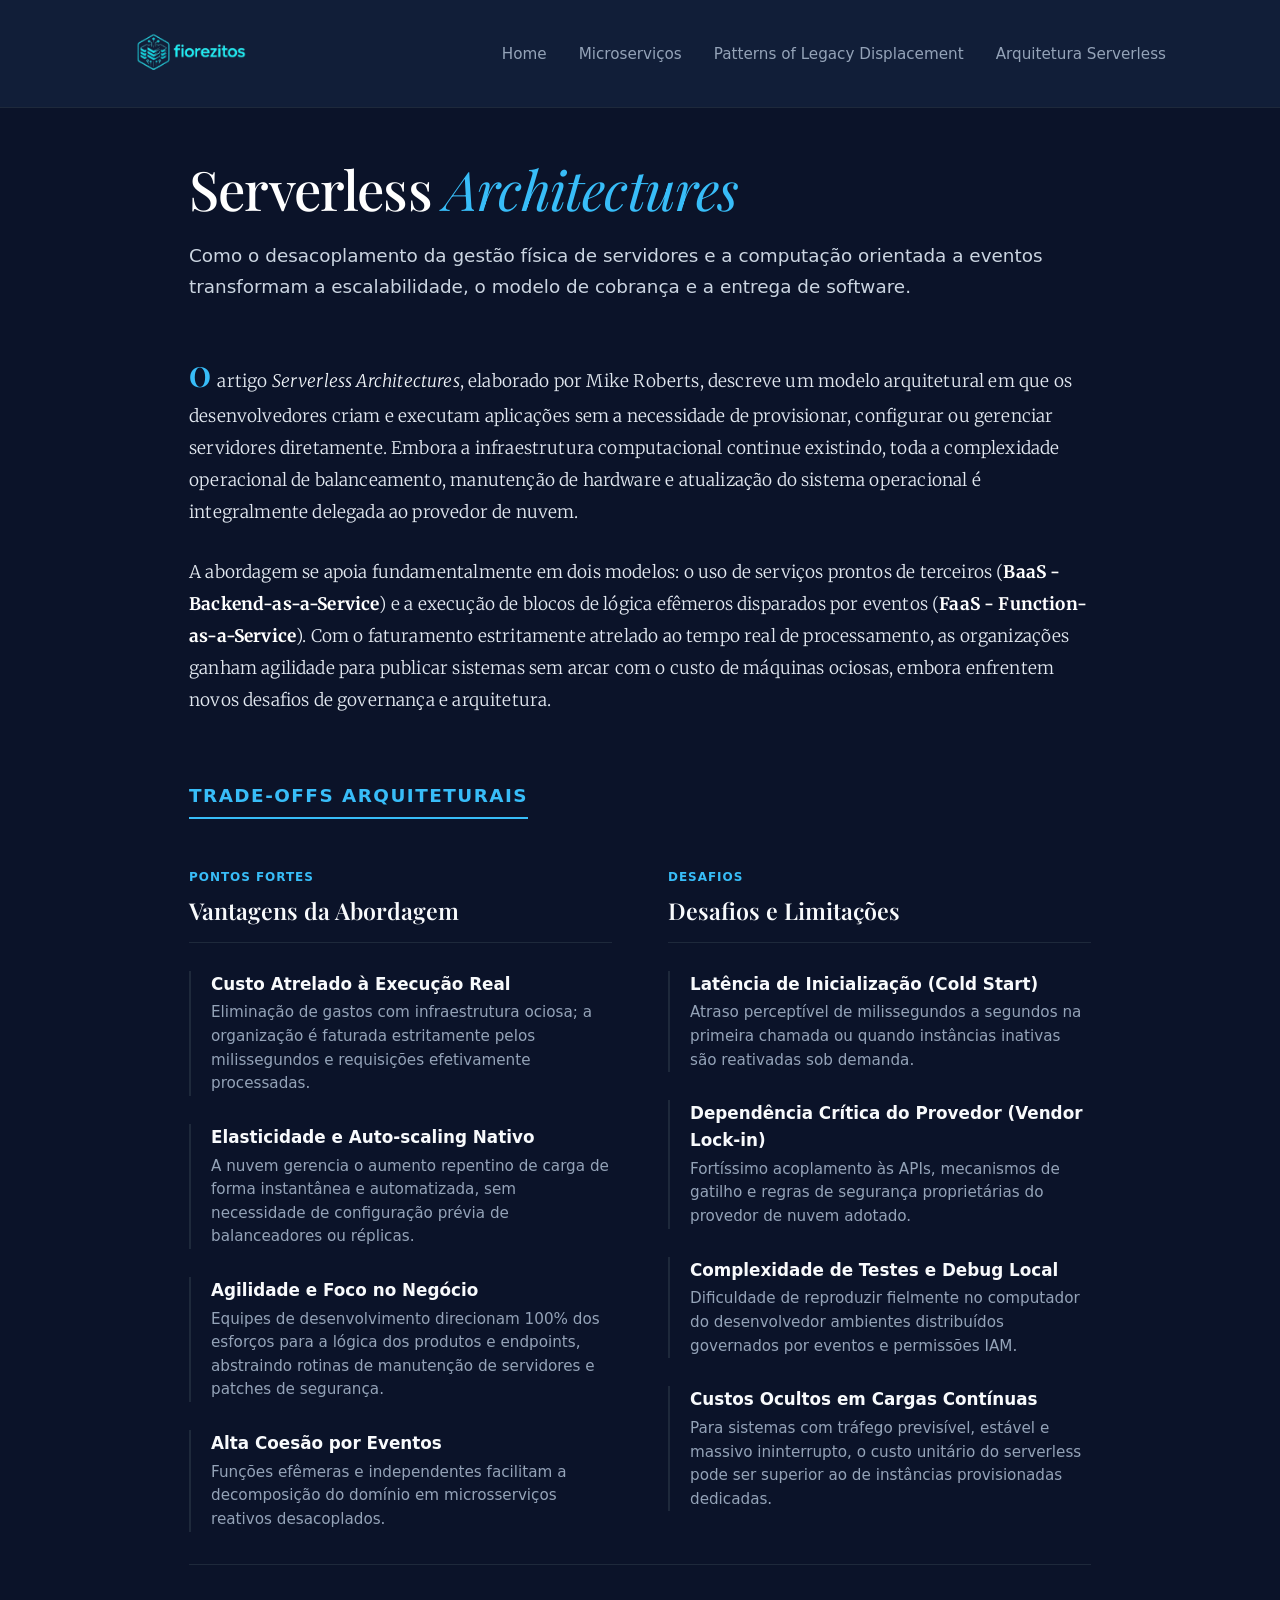
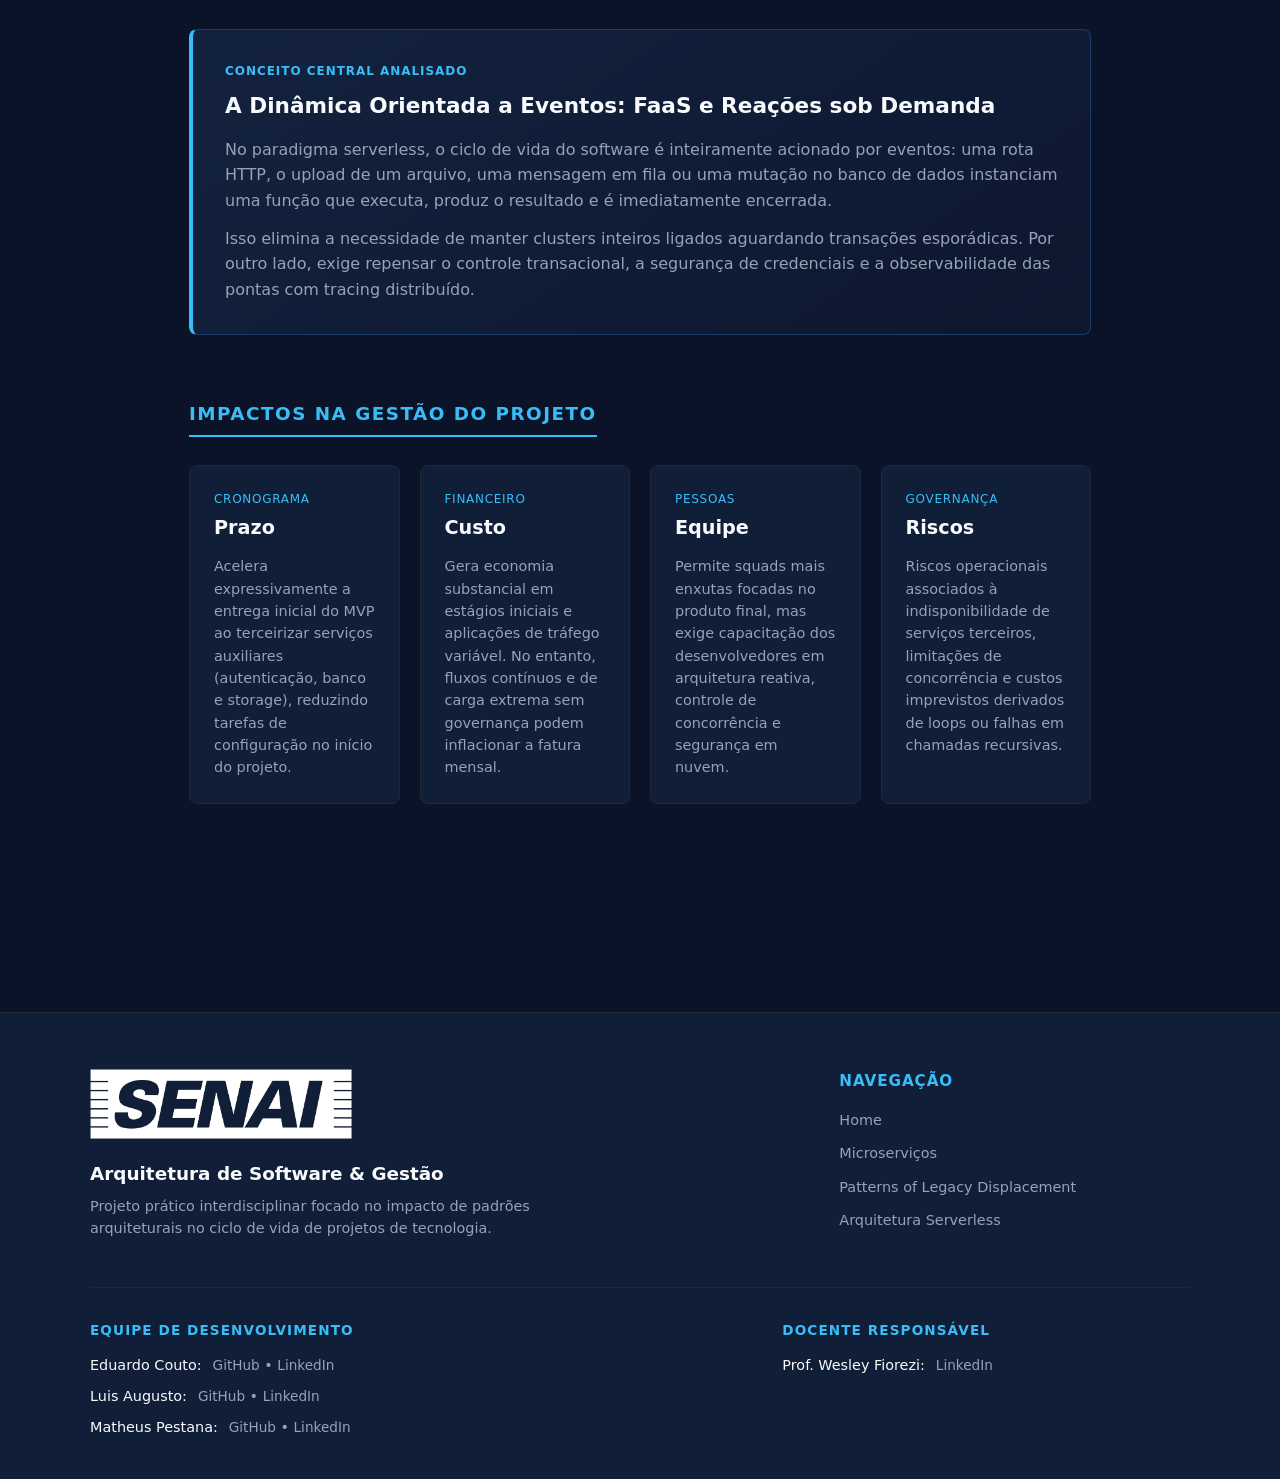
==== Arquiteturas_sem_servidor.html @ 9755a528 "página web quase finalizada" ====
<!doctype html>
<html lang="pt-BR">
  <head>
    <meta charset="UTF-8" />
    <meta name="viewport" content="width=device-width, initial-scale=1.0" />
    <link rel="stylesheet" href="css/index.css" />
    <link rel="stylesheet" href="css/post.css" />
    
    <link rel="preconnect" href="https://fonts.googleapis.com" />
    <link rel="preconnect" href="https://fonts.gstatic.com" crossorigin />
    <link
      href="https://fonts.googleapis.com/css2?family=Merriweather:ital,wght@0,300;0,400;0,700;1,300;1,400&family=Playfair+Display:ital,wght@0,500;0,700;1,400;1,600&display=swap"
      rel="stylesheet"
    />
    <title>Serverless Architectures | Arquitetura de Software</title>
  </head>
  <body>
    
    <header>
      <nav class="navbar">
        <ul>
          <img src="img/logo_weboficial.png" alt="Logo do site" class="logo" />
          <li><a href="index.html">Home</a></li>
          <li><a href="microsservicos.html">Microserviços</a></li>
          <li>
            <a href="sistemasLegados.html">Patterns of Legacy Displacement</a>
          </li>
          <li><a href="serverless.html" class="active">Arquitetura Serverless</a></li>
        </ul>
      </nav>
    </header>

    
    <main class="post-main">
      <div class="post-hero">
        <h1>
          Serverless <span class="destaque-serif">Architectures</span>
        </h1>
        <p class="post-lead">
          Como o desacoplamento da gestão física de servidores e a computação orientada
          a eventos transformam a escalabilidade, o modelo de cobrança e a entrega de software.
        </p>
      </div>

      
      <section class="post-section editorial-article">
        <p class="dropcap-paragraph">
          O artigo <em>Serverless Architectures</em>, elaborado por Mike Roberts,
          descreve um modelo arquitetural em que os desenvolvedores criam e executam
          aplicações sem a necessidade de provisionar, configurar ou gerenciar servidores
          diretamente. Embora a infraestrutura computacional continue existindo, toda a
          complexidade operacional de balanceamento, manutenção de hardware e atualização
          do sistema operacional é integralmente delegada ao provedor de nuvem.
        </p>
        <p>
          A abordagem se apoia fundamentalmente em dois modelos: o uso de serviços prontos de terceiros
          (<strong>BaaS - Backend-as-a-Service</strong>) e a execução de blocos de lógica efêmeros disparados por
          eventos (<strong>FaaS - Function-as-a-Service</strong>). Com o faturamento estritamente atrelado ao tempo
          real de processamento, as organizações ganham agilidade para publicar sistemas sem arcar com o custo de
          máquinas ociosas, embora enfrentem novos desafios de governança e arquitetura.
        </p>
      </section>

      
      <section class="post-section">
        <h2 class="section-badge">Trade-offs Arquiteturais</h2>
        
        <div class="tradeoffs-container">
          
          <div class="tradeoff-column">
            <div class="tradeoff-title">
              <span class="tag-tradeoff">Pontos Fortes</span>
              <h3>Vantagens da Abordagem</h3>
            </div>
            <ul class="tradeoff-list">
              <li>
                <strong>Custo Atrelado à Execução Real</strong>
                <p>Eliminação de gastos com infraestrutura ociosa; a organização é faturada estritamente pelos milissegundos e requisições efetivamente processadas.</p>
              </li>
              <li>
                <strong>Elasticidade e Auto-scaling Nativo</strong>
                <p>A nuvem gerencia o aumento repentino de carga de forma instantânea e automatizada, sem necessidade de configuração prévia de balanceadores ou réplicas.</p>
              </li>
              <li>
                <strong>Agilidade e Foco no Negócio</strong>
                <p>Equipes de desenvolvimento direcionam 100% dos esforços para a lógica dos produtos e endpoints, abstraindo rotinas de manutenção de servidores e patches de segurança.</p>
              </li>
              <li>
                <strong>Alta Coesão por Eventos</strong>
                <p>Funções efêmeras e independentes facilitam a decomposição do domínio em microsserviços reativos desacoplados.</p>
              </li>
            </ul>
          </div>

          
          <div class="tradeoff-column">
            <div class="tradeoff-title">
              <span class="tag-tradeoff">Desafios</span>
              <h3>Desafios e Limitações</h3>
            </div>
            <ul class="tradeoff-list">
              <li>
                <strong>Latência de Inicialização (Cold Start)</strong>
                <p>Atraso perceptível de milissegundos a segundos na primeira chamada ou quando instâncias inativas são reativadas sob demanda.</p>
              </li>
              <li>
                <strong>Dependência Crítica do Provedor (Vendor Lock-in)</strong>
                <p>Fortíssimo acoplamento às APIs, mecanismos de gatilho e regras de segurança proprietárias do provedor de nuvem adotado.</p>
              </li>
              <li>
                <strong>Complexidade de Testes e Debug Local</strong>
                <p>Dificuldade de reproduzir fielmente no computador do desenvolvedor ambientes distribuídos governados por eventos e permissões IAM.</p>
              </li>
              <li>
                <strong>Custos Ocultos em Cargas Contínuas</strong>
                <p>Para sistemas com tráfego previsível, estável e massivo ininterrupto, o custo unitário do serverless pode ser superior ao de instâncias provisionadas dedicadas.</p>
              </li>
            </ul>
          </div>
        </div>
      </section>

      
      <section class="post-section">
        <div class="case-study-box">
          <span class="case-tag">Conceito Central Analisado</span>
          <h3>A Dinâmica Orientada a Eventos: FaaS e Reações sob Demanda</h3>
          <p>
            No paradigma serverless, o ciclo de vida do software é inteiramente acionado por eventos: uma rota HTTP,
            o upload de um arquivo, uma mensagem em fila ou uma mutação no banco de dados instanciam uma função que executa,
            produz o resultado e é imediatamente encerrada.
          </p>
          <p>
            Isso elimina a necessidade de manter clusters inteiros ligados aguardando transações esporádicas. Por outro lado,
            exige repensar o controle transacional, a segurança de credenciais e a observabilidade das pontas com tracing distribuído.
          </p>
        </div>
      </section>

      
      <section class="post-section">
        <h2 class="section-badge">Impactos na Gestão do Projeto</h2>
        <div class="management-grid">
          <div class="management-card">
            <div class="card-pillar">
              <span class="pillar-label">Cronograma</span>
              <h4>Prazo</h4>
            </div>
            <p>
              Acelera expressivamente a entrega inicial do MVP ao terceirizar serviços auxiliares
              (autenticação, banco e storage), reduzindo tarefas de configuração no início do projeto.
            </p>
          </div>

          <div class="management-card">
            <div class="card-pillar">
              <span class="pillar-label">Financeiro</span>
              <h4>Custo</h4>
            </div>
            <p>
              Gera economia substancial em estágios iniciais e aplicações de tráfego variável. No entanto,
              fluxos contínuos e de carga extrema sem governança podem inflacionar a fatura mensal.
            </p>
          </div>

          <div class="management-card">
            <div class="card-pillar">
              <span class="pillar-label">Pessoas</span>
              <h4>Equipe</h4>
            </div>
            <p>
              Permite squads mais enxutas focadas no produto final, mas exige capacitação dos desenvolvedores
              em arquitetura reativa, controle de concorrência e segurança em nuvem.
            </p>
          </div>

          <div class="management-card">
            <div class="card-pillar">
              <span class="pillar-label">Governança</span>
              <h4>Riscos</h4>
            </div>
            <p>
              Riscos operacionais associados à indisponibilidade de serviços terceiros, limitações de concorrência
              e custos imprevistos derivados de loops ou falhas em chamadas recursivas.
            </p>
          </div>
        </div>
      </section>
    </main>

    
    <footer class="main-footer">
      <div class="footer-container">
        <div class="footer-brand">
          <img
            src="img/logos_senai_branco.png"
            alt="Logo SENAI"
            class="logo-senai"
          />
          <h3>Arquitetura de Software & Gestão</h3>
          <p>
            Projeto prático interdisciplinar focado no impacto de padrões
            arquiteturais no ciclo de vida de projetos de tecnologia.
          </p>
        </div>

        <div class="footer-links">
          <h4>Navegação</h4>
          <ul>
            <li><a href="index.html">Home</a></li>
            <li><a href="microsservicos.html">Microserviços</a></li>
            <li>
              <a href="sistemasLegados.html">Patterns of Legacy Displacement</a>
            </li>
            <li><a href="serverless.html">Arquitetura Serverless</a></li>
          </ul>
        </div>

        <div class="footer-socials">
          <div class="social-group">
            <h4>Equipe de Desenvolvimento</h4>
            <ul class="social-list">
              <li>
                <span class="member-name">Eduardo Couto:</span>
                <a
                  href="https://github.com/Azumii20"
                  target="_blank"
                  rel="noopener noreferrer"
                  >GitHub</a
                >
                &bull;
                <a
                  href="https://www.linkedin.com/in/eduardo-couto-a0a858279/?isSelfProfile=true"
                  target="_blank"
                  rel="noopener noreferrer"
                  >LinkedIn</a
                >
              </li>
              <li>
                <span class="member-name">Luis Augusto:</span>
                <a
                  href="https://github.com/Augustoluissilva"
                  target="_blank"
                  rel="noopener noreferrer"
                  >GitHub</a
                >
                &bull;
                <a
                  href="https://www.linkedin.com/in/luis-augusto-santos-silva/"
                  target="_blank"
                  rel="noopener noreferrer"
                  >LinkedIn</a
                >
              </li>
              <li>
                <span class="member-name">Matheus Pestana:</span>
                <a
                  href="https://github.com/matheus-pestana"
                  target="_blank"
                  rel="noopener noreferrer"
                  >GitHub</a
                >
                &bull;
                <a
                  href="https://www.linkedin.com/in/matheus-arcangelo?utm_source=share_via&utm_content=profile&utm_medium=member_android"
                  target="_blank"
                  rel="noopener noreferrer"
                  >LinkedIn</a
                >
              </li>
            </ul>
          </div>

          <div class="social-group docente">
            <h4>Docente Responsável</h4>
            <p class="docente-info">
              <span class="member-name">Prof. Wesley Fiorezi:</span>
              <a
                href="https://www.linkedin.com/in/wesley-fioreze/"
                target="_blank"
                rel="noopener noreferrer"
                >LinkedIn</a
              >
            </p>
          </div>
        </div>
      </div>
    </footer>
  </body>
</html>
---- css/index.css ----
/* ============================================================
   RESET E VARIÁVEIS GERAIS
   ============================================================ */
* {
    margin: 0;
    padding: 0;
    box-sizing: border-box;
}

:root {
    --bg-primary: #0b1329;       /* Fundo do site */
    --bg-surface: #111e38;       /* Fundo da navbar */
    --accent-color: #38bdf8;     /* Ciano de destaque */
    --text-primary: #f8fafc;     /* Títulos e textos claros */
    --text-secondary: #94a3b8;   /* Descrições e notas */
    --border-color: #1e293b;     /* Divisórias subtis */
}

body {
    font-family: system-ui, -apple-system, BlinkMacSystemFont, 'Segoe UI', Roboto, Oxygen, Ubuntu, Cantarell, sans-serif;
    background-color: var(--bg-primary);
    color: var(--text-primary);
    line-height: 1.6;
    min-height: 100vh;
}

/* ============================================================
   HEADER E NAVBAR (COM LOGO)
   ============================================================ */
header {
    background-color: var(--bg-surface);
    border-bottom: 1px solid var(--border-color);
    position: sticky;
    top: 0;
    z-index: 100;
}

.navbar {
    max-width: 1100px;
    margin: 0 auto;
    padding: 1rem 1.5rem; /* Ajustado para dar melhor margem vertical ao logótipo */
}

.navbar ul {
    list-style: none;
    display: flex;
    align-items: center;
    gap: 2rem;
}

/* Logótipo aumentado e alinhado à esquerda */
.navbar .logo {
    height: 75px; 
    width: auto;
    object-fit: contain;
    margin-right: auto;
    transition: transform 0.2s ease;
}

.navbar .logo:hover {
    transform: scale(1.03);
}

.navbar a {
    color: var(--text-secondary);
    text-decoration: none;
    font-size: 0.95rem;
    font-weight: 500;
    transition: color 0.2s ease;
}

.navbar a:hover {
    color: var(--accent-color);
}


main {
    max-width: 1100px;
    margin: 0 auto;
    padding: 3rem 1.5rem;
}

/* Apresentação (Hero Editorial) */
#apresentacao {
    text-align: center;
    padding: 1.5rem 0 3.5rem 0;
    border-bottom: 1px solid var(--border-color);
    margin-bottom: 3rem;
}

#apresentacao h1 {
    font-size: 2.6rem;
    font-weight: 800;
    letter-spacing: -0.03em;
    margin-bottom: 0.75rem;
}

.titulo_colorido{
    color: var(--accent-color);
}

#apresentacao p {
    font-size: 1.15rem;
    color: var(--text-secondary);
    max-width: 720px;
    margin: 0 auto;
}


#artigos {
    margin-bottom: 5rem;
}

#artigos h2 {
    font-size: 1.25rem;
    text-transform: uppercase;
    letter-spacing: 0.08em;
    color: var(--accent-color);
    border-bottom: 2px solid var(--accent-color);
    padding-bottom: 0.5rem;
    margin-bottom: 2.5rem;
}

/* Estrutura das notícias: estilo editorial limpo com divisórias */
#artigos .card {
    background: transparent;
    border: none;
    border-bottom: 1px solid var(--border-color);
    padding: 2rem 0;
    margin-bottom: 0;
    display: flex;
    flex-direction: column;
    align-items: flex-start;
}

#artigos .card:last-of-type {
    border-bottom: none;
}

/* Título de notícia */
#artigos .card h3 {
    font-size: 1.6rem;
    font-weight: 700;
    color: var(--text-primary);
    margin-bottom: 0.75rem;
    line-height: 1.3;
}

/* Parágrafo / Linha de apoio editorial */
#artigos .card p {
    color: var(--text-secondary);
    font-size: 1.05rem;
    max-width: 850px;
    margin-bottom: 1rem;
}

/* Ligação de leitura inline */
#artigos .card a {
    color: var(--accent-color);
    text-decoration: none;
    font-weight: 600;
    font-size: 0.95rem;
    display: inline-flex;
    align-items: center;
    gap: 0.35rem;
    background: transparent;
    border: none;
    padding: 0;
    transition: transform 0.2s ease, color 0.2s ease;
}

#artigos .card a:hover {
    color: #ffffff;
    transform: translateX(5px);
}

/* ============================================================
   SECÇÃO DA EQUIPA
   ============================================================ */
#equipe {
    border-top: 1px solid var(--border-color);
    padding-top: 3.5rem;
}

#equipe h2 {
    font-size: 1.25rem;
    text-transform: uppercase;
    letter-spacing: 0.08em;
    color: var(--accent-color);
    text-align: center;
    margin-bottom: 3rem;
}

#equipe ul {
    list-style: none;
    display: grid;
    grid-template-columns: repeat(auto-fit, minmax(230px, 1fr));
    gap: 2rem;
}

#equipe li {
    text-align: center;
    display: flex;
    flex-direction: column;
    align-items: center;
}

#equipe li img {
    width: 120px;
    height: 120px;
    border-radius: 50%;
    object-fit: cover;
    margin-bottom: 1rem;
    border: 2px solid var(--accent-color);
}

#equipe li p:first-of-type {
    font-size: 1.1rem;
    font-weight: 600;
    color: var(--text-primary);
    margin-bottom: 0.25rem;
}

#equipe li p:last-of-type {
    font-size: 0.85rem;
    color: var(--text-secondary);
    text-transform: uppercase;
    letter-spacing: 0.05em;
}

/* ============================================================
   RESPONSIVIDADE (MOBILE)
   ============================================================ */
@media (max-width: 768px) {
    .navbar ul {
        flex-wrap: wrap;
        gap: 1rem;
        justify-content: center;
    }

    .navbar .logo {
        margin-right: 0;
        height: 60px; /* Redução ligeira em ecrãs móveis para manter a proporção */
        width: 100%;
        text-align: center;
    }

    #apresentacao h1 {
        font-size: 2rem;
    }

    #artigos .card h3 {
        font-size: 1.35rem;
    }

    #equipe ul {
        grid-template-columns: 1fr;
    }
}

/* ============================================================
   RODAPÉ COMPLETO (.main-footer)
   ============================================================ */
.main-footer {
    background-color: var(--bg-surface);
    border-top: 1px solid var(--border-color);
    padding: 3.5rem 1.5rem 2.5rem;
    margin-top: 4rem;
}

.footer-container {
    max-width: 1100px;
    margin: 0 auto;
    display: grid;
    grid-template-columns: 2fr 1fr;
    gap: 3rem;
}

/* Coluna Institucional com Logo do SENAI */
.footer-brand {
    display: flex;
    flex-direction: column;
    align-items: flex-start;
}

.logo-senai {
    height: 70px;                  /* Tamanho aumentado */
    width: auto;
    object-fit: contain;
    margin-bottom: 1.25rem;
    display: block;
    background: transparent;
    border: none;
    
    /* Elimina o fundo cinza claro mesclando com o fundo escuro */
    mix-blend-mode: screen;
    filter: grayscale(100%) contrast(150%);
}

.footer-brand h3 {
    font-size: 1.15rem;
    color: var(--text-primary);
    margin-bottom: 0.5rem;
}

.footer-brand p {
    color: var(--text-secondary);
    font-size: 0.9rem;
    max-width: 480px;
    line-height: 1.5;
}

/* Links Rápidos */
.footer-links h4 {
    font-size: 0.95rem;
    text-transform: uppercase;
    letter-spacing: 0.06em;
    color: var(--accent-color);
    margin-bottom: 0.85rem;
}

.footer-links ul {
    list-style: none;
    display: flex;
    flex-direction: column;
    gap: 0.5rem;
    padding: 0;
}

.footer-links a {
    color: var(--text-secondary);
    text-decoration: none;
    font-size: 0.9rem;
    transition: color 0.2s ease;
}

.footer-links a:hover {
    color: var(--accent-color);
}

/* Seção de Redes Sociais */
.footer-socials {
    grid-column: 1 / -1;
    border-top: 1px solid var(--border-color);
    padding-top: 2rem;
    display: grid;
    grid-template-columns: 1.6fr 1fr;
    gap: 2.5rem;
}

.footer-socials h4 {
    font-size: 0.85rem;
    text-transform: uppercase;
    letter-spacing: 0.08em;
    color: var(--accent-color);
    margin-bottom: 0.75rem;
}

.social-list {
    list-style: none;
    display: flex;
    flex-direction: column;
    gap: 0.5rem;
    padding: 0;
}

.social-list li,
.docente-info {
    font-size: 0.9rem;
    color: var(--text-secondary);
}

.member-name {
    color: var(--text-primary);
    font-weight: 500;
    margin-right: 0.4rem;
}

.footer-socials a {
    color: var(--text-secondary);
    text-decoration: none;
    font-size: 0.85rem;
    transition: color 0.2s ease;
}

.footer-socials a:hover {
    color: var(--accent-color);
    text-decoration: underline;
}

/* ============================================================
   RESPONSIVIDADE DO RODAPÉ
   ============================================================ */
@media (max-width: 768px) {
    .footer-container {
        grid-template-columns: 1fr;
        gap: 2rem;
    }

    .footer-socials {
        grid-template-columns: 1fr;
        gap: 1.5rem;
    }
}
---- css/post.css ----
.post-main {
    max-width: 950px;
    margin: 0 auto;
    padding: 3rem 1.5rem 5rem;
}


.post-hero {
    background: transparent !important;
    border: none !important;
    box-shadow: none !important;
    padding: 0;
    margin-bottom: 3rem;
}


.post-hero h1 {
    font-family: 'Playfair Display', Georgia, 'Times New Roman', serif;
    font-size: 3.4rem;
    font-weight: 500;
    color: #ffffff;
    line-height: 1.2;
    letter-spacing: -0.015em;
    margin-bottom: 1.25rem;
}


.post-hero h1 .destaque-serif {
    font-style: italic;
    font-weight: 400;
    color: #38bdf8;
    position: relative;
    display: inline-block;
    padding-bottom: 0;
    border-bottom: none !important;
    text-decoration: none !important;
}


.post-lead {
    font-family: system-ui, -apple-system, BlinkMacSystemFont, 'Segoe UI', Roboto, sans-serif;
    font-size: 1.15rem;
    color: #cbd5e1;
    line-height: 1.65;
    max-width: 880px;
    margin-bottom: 1.5rem;
}


.post-meta-bar {
    font-size: 0.88rem;
    color: #64748b;
    display: flex;
    align-items: center;
    gap: 0.6rem;
    padding-bottom: 1.5rem;
    border-bottom: 1px solid var(--border-color);
}

.external-source {
    color: var(--accent-color);
    text-decoration: none;
    font-weight: 600;
    transition: color 0.2s ease;
}

.external-source:hover {
    color: #ffffff;
    text-decoration: underline;
}


.editorial-article {
    margin-bottom: 3.5rem;
}

.editorial-article p {
    font-family: 'Merriweather', Georgia, 'Times New Roman', serif;
    font-size: 1.08rem;
    font-weight: 300;
    line-height: 1.85;
    color: #e2e8f0;
    margin-bottom: 1.75rem;
    letter-spacing: 0.01em;
}

.editorial-article strong {
    font-weight: 700;
    color: #ffffff;
}

.editorial-article em {
    font-style: italic;
    color: #f1f5f9;
}

/* Primeira letra destacada (apenas na primeira linha) */
.dropcap-paragraph::first-letter {
    font-family: 'Playfair Display', Georgia, serif;
    font-size: 1.6em;
    font-weight: 700;
    color: #38bdf8;
    float: none;
    margin: 0;
    padding: 0 2px 0 0;
    vertical-align: baseline;
}


.post-section {
    margin-bottom: 4rem;
}

.section-badge {
    font-size: 1.15rem;
    text-transform: uppercase;
    letter-spacing: 0.08em;
    color: var(--accent-color);
    border-bottom: 2px solid var(--accent-color);
    padding-bottom: 0.4rem;
    margin-bottom: 1.75rem;
    display: inline-block;
}


.tradeoffs-container {
    display: grid;
    grid-template-columns: 1fr 1fr;
    gap: 3.5rem;
    padding: 1rem 0 2rem;
    border-bottom: 1px solid var(--border-color);
}

.tradeoff-column {
    display: flex;
    flex-direction: column;
}

.tradeoff-title {
    margin-bottom: 1.75rem;
    padding-bottom: 0.75rem;
    border-bottom: 1px solid var(--border-color);
}

.tag-tradeoff {
    display: inline-block;
    font-size: 0.75rem;
    font-weight: 700;
    text-transform: uppercase;
    letter-spacing: 0.08em;
    color: var(--accent-color);
    margin-bottom: 0.35rem;
}

.tradeoff-title h3 {
    font-family: 'Playfair Display', Georgia, serif;
    font-size: 1.45rem;
    font-weight: 600;
    color: var(--text-primary);
}

.tradeoff-list {
    list-style: none;
    padding: 0;
    display: flex;
    flex-direction: column;
    gap: 1.75rem;
}

.tradeoff-list li {
    position: relative;
    padding-left: 1.25rem;
    border-left: 2px solid var(--border-color);
    transition: border-left-color 0.2s ease;
}

.tradeoff-list li:hover {
    border-left-color: var(--accent-color);
}

.tradeoff-list strong {
    display: block;
    font-size: 1.05rem;
    font-weight: 600;
    color: var(--text-primary);
    margin-bottom: 0.25rem;
}

.tradeoff-list p {
    font-family: system-ui, -apple-system, BlinkMacSystemFont, 'Segoe UI', Roboto, sans-serif !important;
    font-size: 0.95rem !important;
    color: var(--text-secondary) !important;
    line-height: 1.55 !important;
    margin: 0 !important;
}


.case-study-box {
    background: linear-gradient(145deg, #13223f 0%, #0d172e 100%);
    border: 1px solid #1e3a6a;
    border-left: 4px solid var(--accent-color);
    border-radius: 8px;
    padding: 2rem;
}

.case-tag {
    font-size: 0.75rem;
    text-transform: uppercase;
    letter-spacing: 0.08em;
    font-weight: 700;
    color: var(--accent-color);
    display: block;
    margin-bottom: 0.5rem;
}

.case-study-box h3 {
    font-size: 1.35rem;
    margin-bottom: 0.85rem;
    color: var(--text-primary);
}

.case-study-box p {
    font-size: 1rem;
    color: var(--text-secondary);
    line-height: 1.6;
    margin-bottom: 0.75rem;
}

.case-study-box p:last-child {
    margin-bottom: 0;
}


.management-grid {
    display: grid;
    grid-template-columns: repeat(auto-fit, minmax(210px, 1fr));
    gap: 1.25rem;
}

.management-card {
    background-color: var(--bg-surface);
    border: 1px solid var(--border-color);
    border-radius: 8px;
    padding: 1.5rem;
    transition: transform 0.2s ease, border-color 0.2s ease;
}

.management-card:hover {
    transform: translateY(-3px);
    border-color: var(--accent-color);
}

.card-pillar {
    margin-bottom: 0.5rem;
}

.pillar-label {
    font-size: 0.75rem;
    text-transform: uppercase;
    letter-spacing: 0.06em;
    color: var(--accent-color);
    display: block;
    margin-bottom: 0.2rem;
}

.card-pillar h4 {
    font-size: 1.2rem;
    color: var(--text-primary);
    margin-bottom: 0.75rem;
}

.management-card p {
    font-size: 0.9rem;
    color: var(--text-secondary);
    line-height: 1.55;
    margin: 0;
}


@media (max-width: 768px) {
    .post-hero h1 {
        font-size: 2.2rem;
    }

    .tradeoffs-container {
        grid-template-columns: 1fr;
        gap: 2.5rem;
    }

    .management-grid {
        grid-template-columns: 1fr;
    }
}
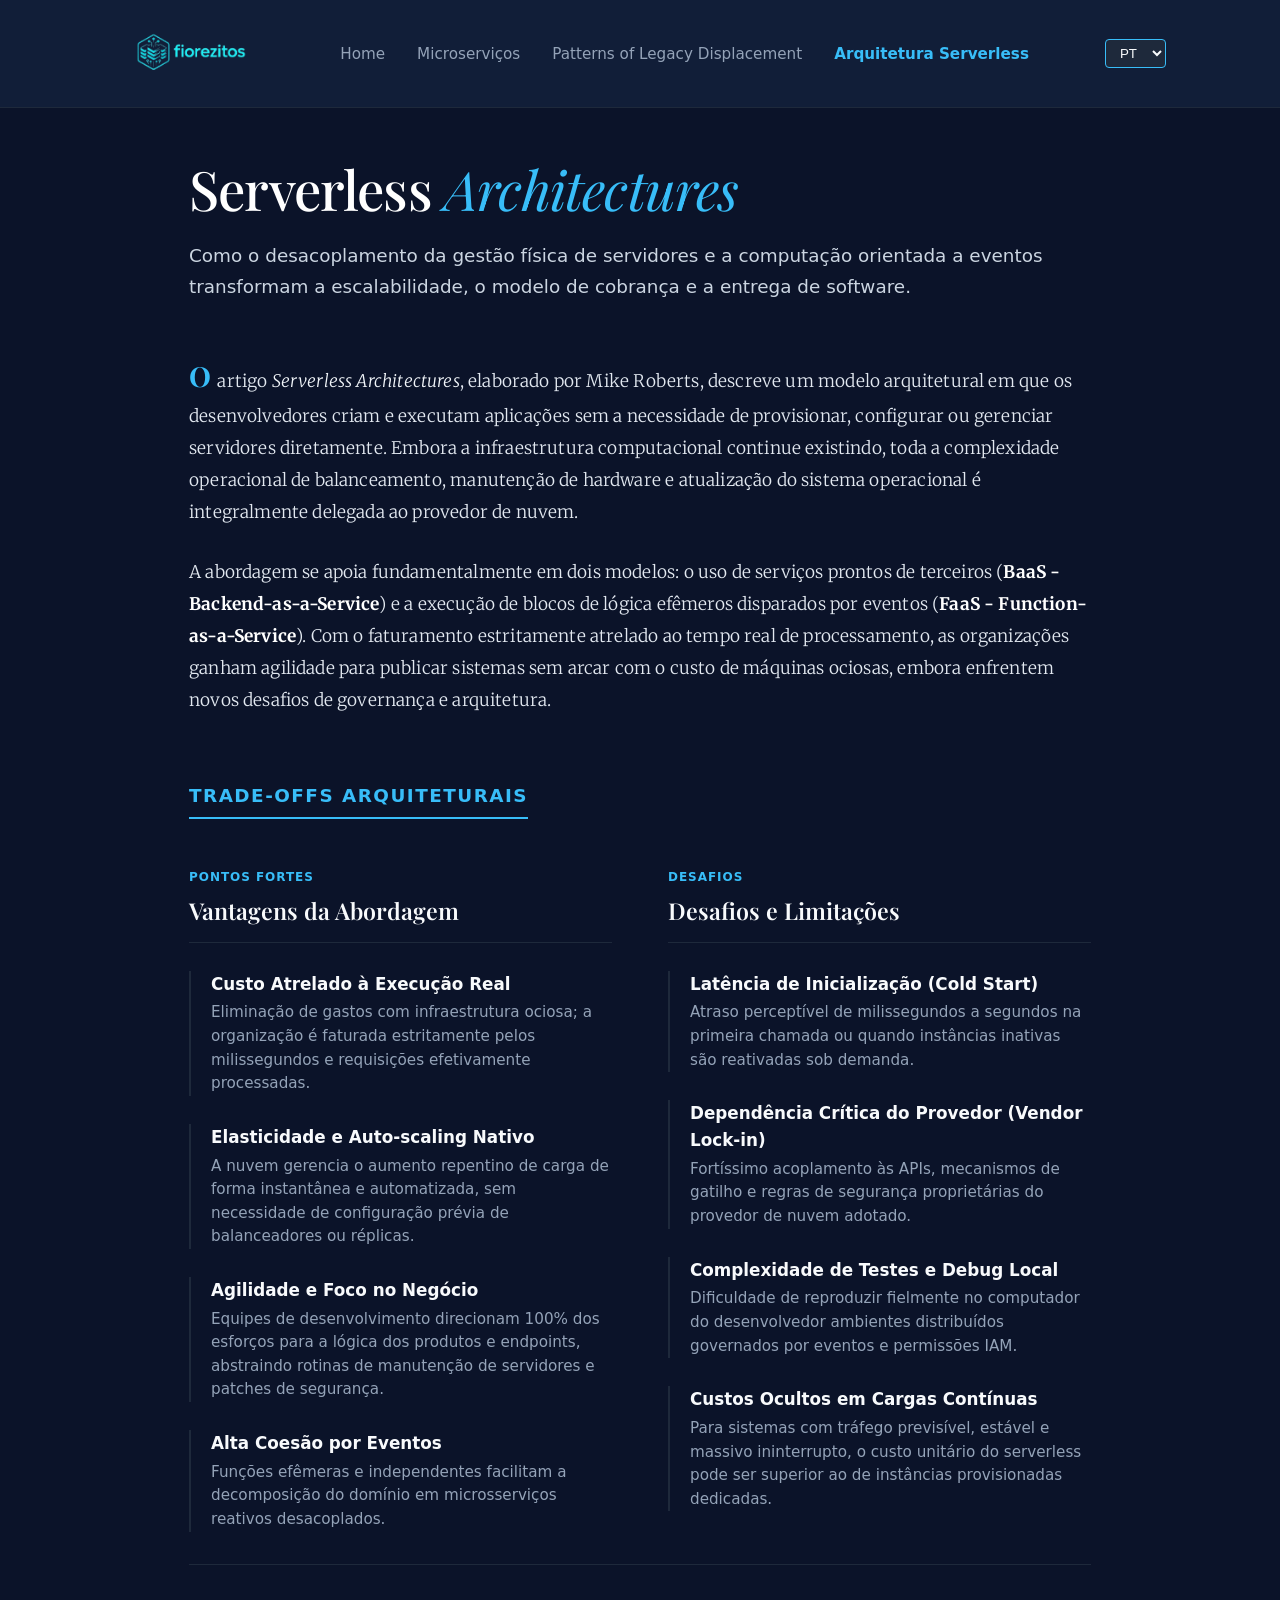
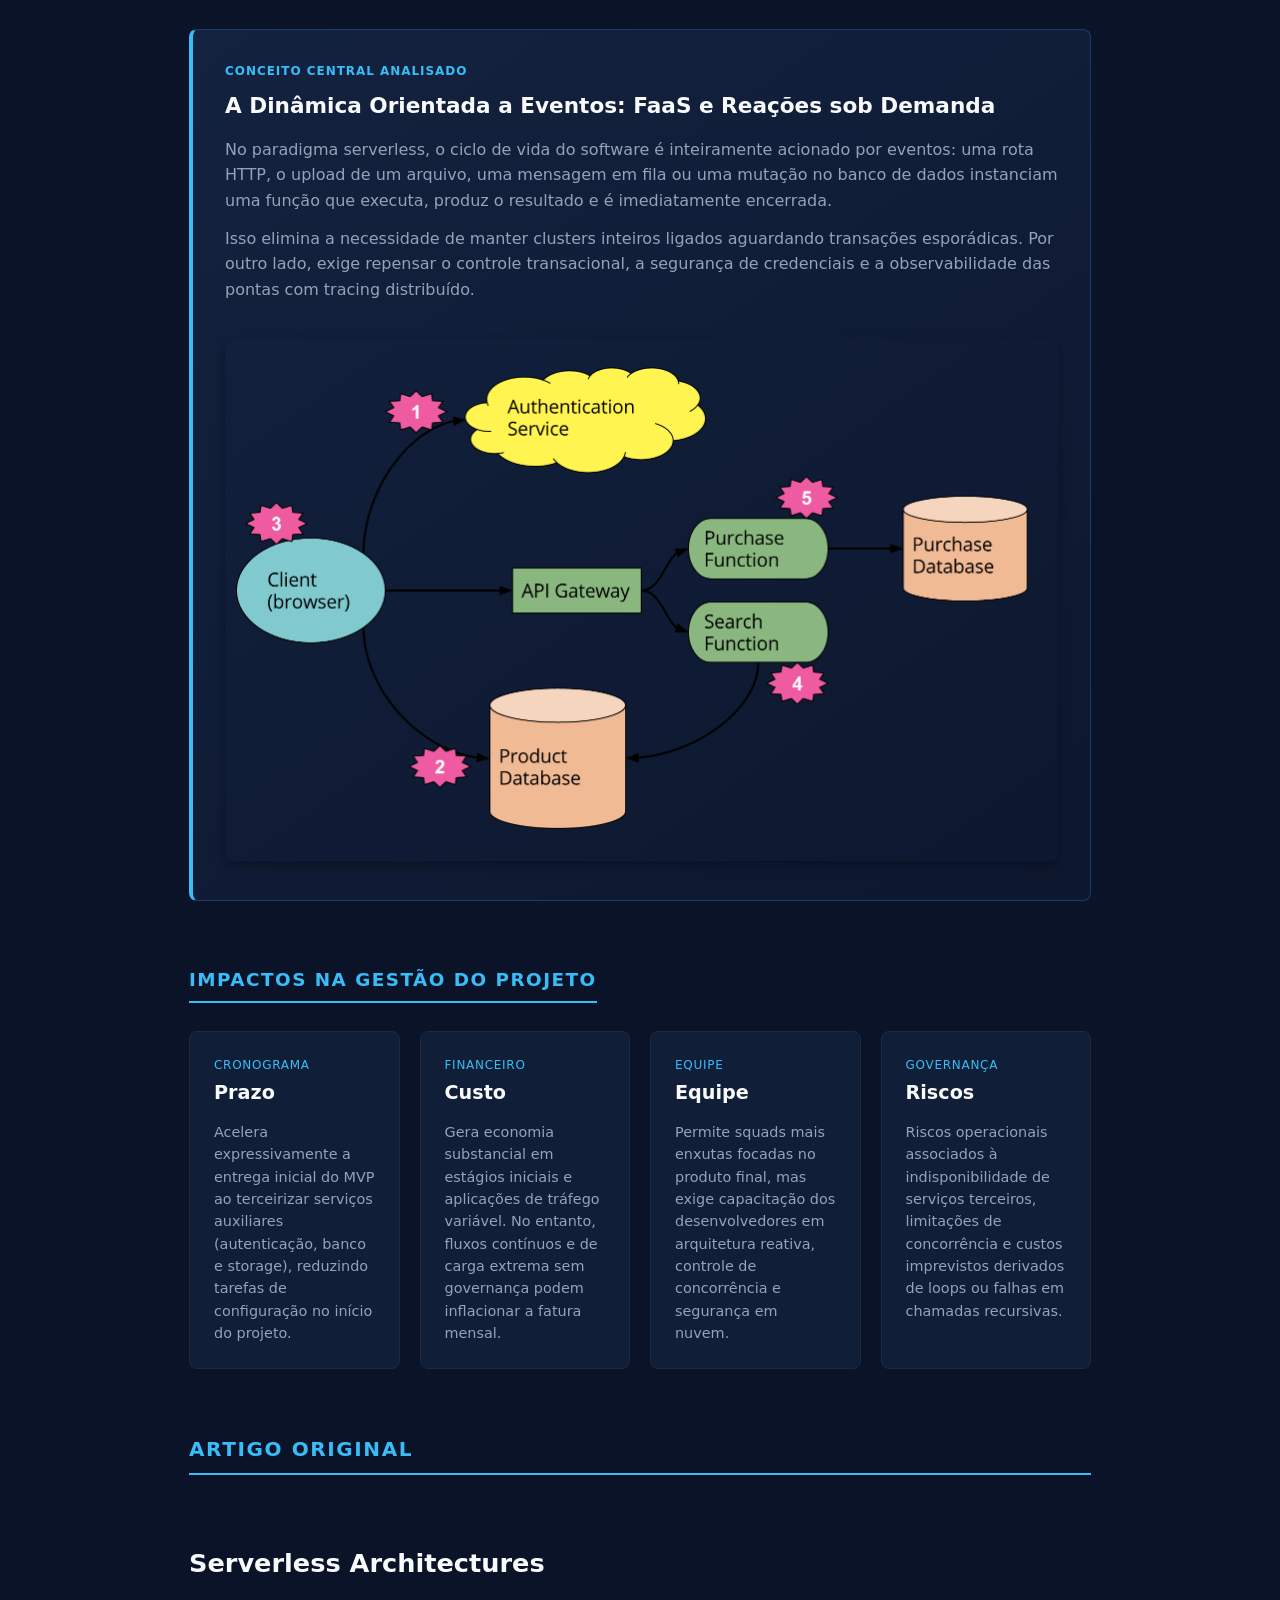
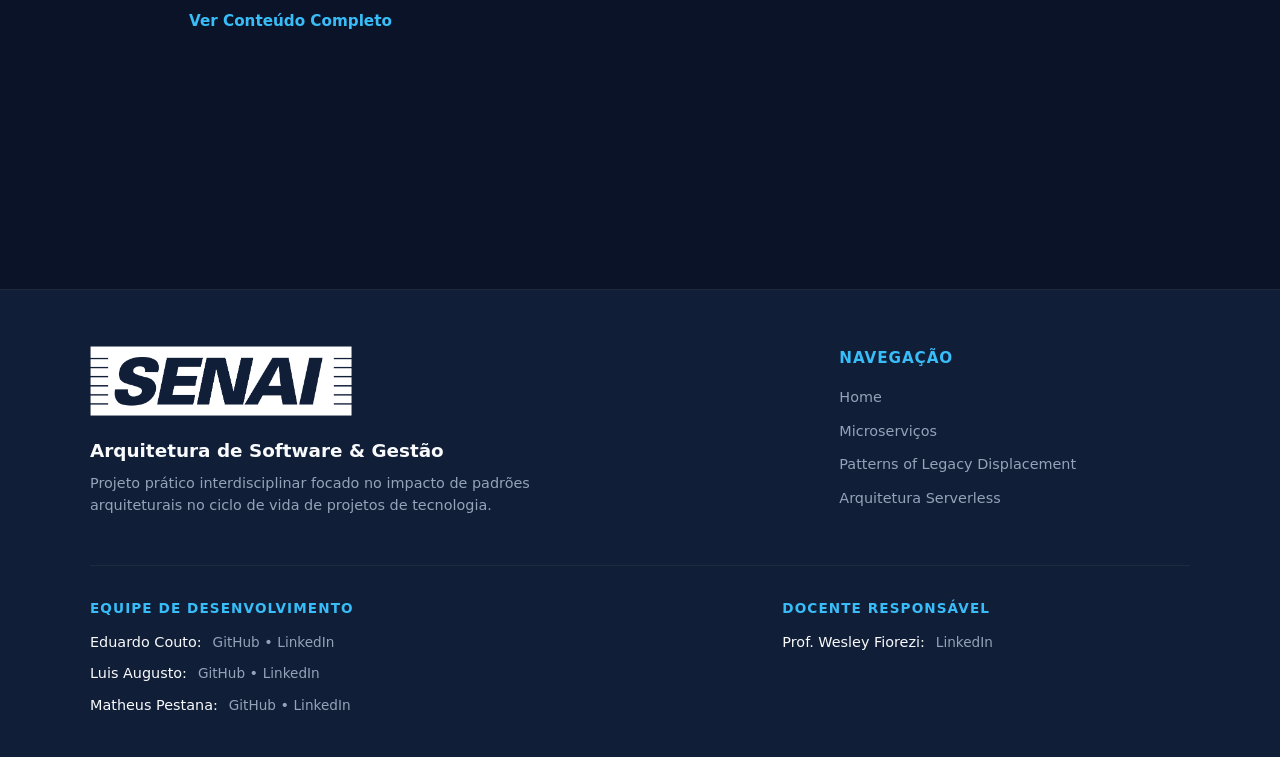
==== commit 623809dd: "Adição de imagens, correção na navbar e inclusão de tradução para inglês" ====
--- a/Arquiteturas_sem_servidor.html
+++ b/Arquiteturas_sem_servidor.html
@@ -1,290 +1,271 @@
 <!doctype html>
 <html lang="pt-BR">
-  <head>
-    <meta charset="UTF-8" />
-    <meta name="viewport" content="width=device-width, initial-scale=1.0" />
-    <link rel="stylesheet" href="css/index.css" />
-    <link rel="stylesheet" href="css/post.css" />
-    
-    <link rel="preconnect" href="https://fonts.googleapis.com" />
-    <link rel="preconnect" href="https://fonts.gstatic.com" crossorigin />
-    <link
-      href="https://fonts.googleapis.com/css2?family=Merriweather:ital,wght@0,300;0,400;0,700;1,300;1,400&family=Playfair+Display:ital,wght@0,500;0,700;1,400;1,600&display=swap"
-      rel="stylesheet"
-    />
-    <title>Serverless Architectures | Arquitetura de Software</title>
-  </head>
-  <body>
-    
-    <header>
-      <nav class="navbar">
+
+<head>
+  <meta charset="UTF-8" />
+  <meta name="viewport" content="width=device-width, initial-scale=1.0" />
+  <link rel="icon" href="img/logo_oficial1.png" type="image/x-icon">
+  <link rel="stylesheet" href="css/index.css" />
+  <link rel="stylesheet" href="css/post.css" />
+
+  <link rel="preconnect" href="https://fonts.googleapis.com" />
+  <link rel="preconnect" href="https://fonts.gstatic.com" crossorigin />
+  <link
+    href="https://fonts.googleapis.com/css2?family=Merriweather:ital,wght@0,300;0,400;0,700;1,300;1,400&family=Playfair+Display:ital,wght@0,500;0,700;1,400;1,600&display=swap"
+    rel="stylesheet" />
+  <title data-i18n="serverless_page_title">Serverless Architectures | Arquitetura de Software</title>
+</head>
+
+<body>
+
+  <header>
+    <nav class="navbar">
+      <ul>
+        <img src="img/logo_weboficial.png" alt="Logo do site" class="logo" />
+        <li><a href="index.html" data-i18n="nav_home">Home</a></li>
+        <li><a href="microsservicos.html" data-i18n="nav_microservices">Microserviços</a></li>
+        <li><a href="sistemasLegados.html" data-i18n="nav_legacy">Patterns of Legacy Displacement</a></li>
+        <li><a href="Arquiteturas_sem_servidor.html" class="active" data-i18n="nav_serverless">Arquitetura Serverless</a></li>
+        <li style="margin-left: auto;">
+            <select id="language-select" style="background: #1e293b; color: #f8fafc; border: 1px solid #38bdf8; padding: 5px 10px; border-radius: 4px; cursor: pointer;">
+                <option value="pt">PT</option>
+                <option value="en">EN</option>
+            </select>
+        </li>
+      </ul>
+    </nav>
+  </header>
+
+
+  <main class="post-main">
+    <div class="post-hero">
+      <h1 data-i18n="serverless_hero_title">
+        Serverless <span class="destaque-serif">Architectures</span>
+      </h1>
+      <p class="post-lead" data-i18n="serverless_hero_lead">
+        Como o desacoplamento da gestão física de servidores e a computação orientada
+        a eventos transformam a escalabilidade, o modelo de cobrança e a entrega de software.
+      </p>
+    </div>
+
+
+    <section class="post-section editorial-article">
+      <p class="dropcap-paragraph" data-i18n="serverless_p1">
+        O artigo <em>Serverless Architectures</em>, elaborado por Mike Roberts,
+        descreve um modelo arquitetural em que os desenvolvedores criam e executam
+        aplicações sem a necessidade de provisionar, configurar ou gerenciar servidores
+        diretamente. Embora a infraestrutura computacional continue existindo, toda a
+        complexidade operacional de balanceamento, manutenção de hardware e atualização
+        do sistema operacional é integralmente delegada ao provedor de nuvem.
+      </p>
+      <p data-i18n="serverless_p2">
+        A abordagem se apoia fundamentalmente em dois modelos: o uso de serviços prontos de terceiros
+        (<strong>BaaS - Backend-as-a-Service</strong>) e a execução de blocos de lógica efêmeros disparados por
+        eventos (<strong>FaaS - Function-as-a-Service</strong>). Com o faturamento estritamente atrelado ao tempo
+        real de processamento, as organizações ganham agilidade para publicar sistemas sem arcar com o custo de
+        máquinas ociosas, embora enfrentem novos desafios de governança e arquitetura.
+      </p>
+    </section>
+
+
+    <section class="post-section">
+      <h2 class="section-badge" data-i18n="tradeoffs">Trade-offs Arquiteturais</h2>
+
+      <div class="tradeoffs-container">
+
+        <div class="tradeoff-column">
+          <div class="tradeoff-title">
+            <span class="tag-tradeoff" data-i18n="strengths">Pontos Fortes</span>
+            <h3 data-i18n="advantages">Vantagens da Abordagem</h3>
+          </div>
+          <ul class="tradeoff-list">
+            <li>
+              <strong data-i18n="serverless_adv_1_title">Custo Atrelado à Execução Real</strong>
+              <p data-i18n="serverless_adv_1_desc">Eliminação de gastos com infraestrutura ociosa; a organização é faturada estritamente pelos milissegundos e requisições efetivamente processadas.</p>
+            </li>
+            <li>
+              <strong data-i18n="serverless_adv_2_title">Elasticidade e Auto-scaling Nativo</strong>
+              <p data-i18n="serverless_adv_2_desc">A nuvem gerencia o aumento repentino de carga de forma instantánea e automatizada, sem necessidade de configuração prévia de balanceadores ou réplicas.</p>
+            </li>
+            <li>
+              <strong data-i18n="serverless_adv_3_title">Agilidade e Foco no Negócio</strong>
+              <p data-i18n="serverless_adv_3_desc">Equipes de desenvolvimento direcionam 100% dos esforços para a lógica dos produtos e endpoints, abstraindo rotinas de manutenção de servidores e patches de segurança.</p>
+            </li>
+            <li>
+              <strong data-i18n="serverless_adv_4_title">Alta Coesão por Eventos</strong>
+              <p data-i18n="serverless_adv_4_desc">Funções efêmeras e independentes facilitam a decomposição do domínio em microsserviços reativos desacoplados.</p>
+            </li>
+          </ul>
+        </div>
+
+
+        <div class="tradeoff-column">
+          <div class="tradeoff-title">
+            <span class="tag-tradeoff" data-i18n="challenges">Desafios</span>
+            <h3 data-i18n="limitations">Desafios e Limitações</h3>
+          </div>
+          <ul class="tradeoff-list">
+            <li>
+              <strong data-i18n="serverless_chal_1_title">Latência de Inicialização (Cold Start)</strong>
+              <p data-i18n="serverless_chal_1_desc">Atraso perceptível de milissegundos a segundos na primeira chamada ou quando instâncias inativas são reativadas sob demanda.</p>
+            </li>
+            <li>
+              <strong data-i18n="serverless_chal_2_title">Dependência Crítica do Provedor (Vendor Lock-in)</strong>
+              <p data-i18n="serverless_chal_2_desc">Fortíssimo acoplamento às APIs, mecanismos de gatilho e regras de segurança proprietárias do provedor de nuvem adotado.</p>
+            </li>
+            <li>
+              <strong data-i18n="serverless_chal_3_title">Complexidade de Testes e Debug Local</strong>
+              <p data-i18n="serverless_chal_3_desc">Dificuldade de reproduzir fielmente no computador do desenvolvedor ambientes distribuídos governados por eventos e permissões IAM.</p>
+            </li>
+            <li>
+              <strong data-i18n="serverless_chal_4_title">Custos Ocultos em Cargas Contínuas</strong>
+              <p data-i18n="serverless_chal_4_desc">Para sistemas com tráfego previsível, estável e massivo ininterrupto, o custo unitário do serverless pode ser superior ao de instâncias provisionadas dedicadas.</p>
+            </li>
+          </ul>
+        </div>
+      </div>
+    </section>
+
+
+    <section class="post-section">
+      <div class="case-study-box">
+        <span class="case-tag" data-i18n="serverless_case_tag">Conceito Central Analisado</span>
+        <h3 data-i18n="serverless_case_title">A Dinâmica Orientada a Eventos: FaaS e Reações sob Demanda</h3>
+        <p data-i18n="serverless_case_p1">
+          No paradigma serverless, o ciclo de vida do software é inteiramente acionado por eventos: uma rota HTTP,
+          o upload de um arquivo, uma mensagem em fila ou uma mutação no banco de dados instanciam uma função que
+          executa, produz o resultado e é imediatamente encerrada.
+        </p>
+        <p data-i18n="serverless_case_p2">
+          Isso elimina a necessidade de manter clusters inteiros ligados aguardando transações esporádicas. Por outro
+          lado, exige repensar o controle transacional, a segurança de credenciais e a observabilidade das pontas com tracing
+          distribuído.
+        </p>
+        <img src="img/serverless.png" alt="Ilustração do conceito Serverless" class="monolith">
+      </div>
+    </section>
+
+
+    <section class="post-section">
+      <h2 class="section-badge" data-i18n="project_impacts">Impactos na Gestão do Projeto</h2>
+      <div class="management-grid">
+        <div class="management-card">
+          <div class="card-pillar">
+            <span class="pillar-label" data-i18n="timeline">Cronograma</span>
+            <h4 data-i18n="deadline">Prazo</h4>
+          </div>
+          <p data-i18n="serverless_mg_1">
+            Acelera expressivamente a entrega inicial do MVP ao terceirizar serviços auxiliares
+            (autenticação, banco e storage), reduzindo tarefas de configuração no início do projeto.
+          </p>
+        </div>
+
+        <div class="management-card">
+          <div class="card-pillar">
+            <span class="pillar-label" data-i18n="financial">Financeiro</span>
+            <h4 data-i18n="cost">Custo</h4>
+          </div>
+          <p data-i18n="serverless_mg_2">
+            Gera economia substancial em estágios iniciais e aplicações de tráfego variável. No entanto,
+            fluxos contínuos e de carga extrema sem governança podem inflacionar a fatura mensal.
+          </p>
+        </div>
+
+        <div class="management-card">
+          <div class="card-pillar">
+            <span class="pillar-label" data-i18n="people">Equipe</span>
+            <h4 data-i18n="team_label">Equipe</h4>
+          </div>
+          <p data-i18n="serverless_mg_3">
+            Permite squads mais enxutas focadas no produto final, mas exige capacitação dos desenvolvedores
+            em arquitetura reativa, controle de concorrência e segurança em nuvem.
+          </p>
+        </div>
+
+        <div class="management-card">
+          <div class="card-pillar">
+            <span class="pillar-label" data-i18n="governance">Governança</span>
+            <h4 data-i18n="risks">Riscos</h4>
+          </div>
+          <p data-i18n="serverless_mg_4">
+            Riscos operacionais associados à indisponibilidade de serviços terceiros, limitações de concorrência
+            e custos imprevistos derivados de loops ou falhas em chamadas recursivas.
+          </p>
+        </div>
+      </div>
+    </section>
+
+    <section id="artigos">
+      <h2 data-i18n="original_article">Artigo Original</h2>
+      <article class="card">
+        <h3>Serverless Architectures</h3>
+        <p></p>
+        <a href="https://martinfowler.com/articles/serverless.html" data-i18n="read_full">Ver Conteúdo Completo</a>
+      </article>
+    </section>
+  </main>
+
+
+  <footer class="main-footer">
+    <div class="footer-container">
+      <div class="footer-brand">
+        <img src="img/logos_senai_branco.png" alt="Logo SENAI" class="logo-senai" />
+        <h3 data-i18n="footer_brand_h3">Arquitetura de Software & Gestão</h3>
+        <p data-i18n="footer_brand_p">
+          Projeto prático interdisciplinar focado no impacto de padrões
+          arquiteturais no ciclo de vida de projetos de tecnologia.
+        </p>
+      </div>
+
+      <div class="footer-links">
+        <h4 data-i18n="footer_nav">Navegação</h4>
         <ul>
-          <img src="img/logo_weboficial.png" alt="Logo do site" class="logo" />
-          <li><a href="index.html">Home</a></li>
-          <li><a href="microsservicos.html">Microserviços</a></li>
-          <li>
-            <a href="sistemasLegados.html">Patterns of Legacy Displacement</a>
-          </li>
-          <li><a href="serverless.html" class="active">Arquitetura Serverless</a></li>
+          <li><a href="index.html" data-i18n="nav_home">Home</a></li>
+          <li><a href="microsservicos.html" data-i18n="nav_microservices">Microserviços</a></li>
+          <li><a href="sistemasLegados.html" data-i18n="nav_legacy">Patterns of Legacy Displacement</a></li>
+          <li><a href="Arquiteturas_sem_servidor.html" data-i18n="nav_serverless">Arquitetura Serverless</a></li>
         </ul>
-      </nav>
-    </header>
-
-    
-    <main class="post-main">
-      <div class="post-hero">
-        <h1>
-          Serverless <span class="destaque-serif">Architectures</span>
-        </h1>
-        <p class="post-lead">
-          Como o desacoplamento da gestão física de servidores e a computação orientada
-          a eventos transformam a escalabilidade, o modelo de cobrança e a entrega de software.
-        </p>
-      </div>
-
-      
-      <section class="post-section editorial-article">
-        <p class="dropcap-paragraph">
-          O artigo <em>Serverless Architectures</em>, elaborado por Mike Roberts,
-          descreve um modelo arquitetural em que os desenvolvedores criam e executam
-          aplicações sem a necessidade de provisionar, configurar ou gerenciar servidores
-          diretamente. Embora a infraestrutura computacional continue existindo, toda a
-          complexidade operacional de balanceamento, manutenção de hardware e atualização
-          do sistema operacional é integralmente delegada ao provedor de nuvem.
-        </p>
-        <p>
-          A abordagem se apoia fundamentalmente em dois modelos: o uso de serviços prontos de terceiros
-          (<strong>BaaS - Backend-as-a-Service</strong>) e a execução de blocos de lógica efêmeros disparados por
-          eventos (<strong>FaaS - Function-as-a-Service</strong>). Com o faturamento estritamente atrelado ao tempo
-          real de processamento, as organizações ganham agilidade para publicar sistemas sem arcar com o custo de
-          máquinas ociosas, embora enfrentem novos desafios de governança e arquitetura.
-        </p>
-      </section>
-
-      
-      <section class="post-section">
-        <h2 class="section-badge">Trade-offs Arquiteturais</h2>
-        
-        <div class="tradeoffs-container">
-          
-          <div class="tradeoff-column">
-            <div class="tradeoff-title">
-              <span class="tag-tradeoff">Pontos Fortes</span>
-              <h3>Vantagens da Abordagem</h3>
-            </div>
-            <ul class="tradeoff-list">
-              <li>
-                <strong>Custo Atrelado à Execução Real</strong>
-                <p>Eliminação de gastos com infraestrutura ociosa; a organização é faturada estritamente pelos milissegundos e requisições efetivamente processadas.</p>
-              </li>
-              <li>
-                <strong>Elasticidade e Auto-scaling Nativo</strong>
-                <p>A nuvem gerencia o aumento repentino de carga de forma instantânea e automatizada, sem necessidade de configuração prévia de balanceadores ou réplicas.</p>
-              </li>
-              <li>
-                <strong>Agilidade e Foco no Negócio</strong>
-                <p>Equipes de desenvolvimento direcionam 100% dos esforços para a lógica dos produtos e endpoints, abstraindo rotinas de manutenção de servidores e patches de segurança.</p>
-              </li>
-              <li>
-                <strong>Alta Coesão por Eventos</strong>
-                <p>Funções efêmeras e independentes facilitam a decomposição do domínio em microsserviços reativos desacoplados.</p>
-              </li>
-            </ul>
-          </div>
-
-          
-          <div class="tradeoff-column">
-            <div class="tradeoff-title">
-              <span class="tag-tradeoff">Desafios</span>
-              <h3>Desafios e Limitações</h3>
-            </div>
-            <ul class="tradeoff-list">
-              <li>
-                <strong>Latência de Inicialização (Cold Start)</strong>
-                <p>Atraso perceptível de milissegundos a segundos na primeira chamada ou quando instâncias inativas são reativadas sob demanda.</p>
-              </li>
-              <li>
-                <strong>Dependência Crítica do Provedor (Vendor Lock-in)</strong>
-                <p>Fortíssimo acoplamento às APIs, mecanismos de gatilho e regras de segurança proprietárias do provedor de nuvem adotado.</p>
-              </li>
-              <li>
-                <strong>Complexidade de Testes e Debug Local</strong>
-                <p>Dificuldade de reproduzir fielmente no computador do desenvolvedor ambientes distribuídos governados por eventos e permissões IAM.</p>
-              </li>
-              <li>
-                <strong>Custos Ocultos em Cargas Contínuas</strong>
-                <p>Para sistemas com tráfego previsível, estável e massivo ininterrupto, o custo unitário do serverless pode ser superior ao de instâncias provisionadas dedicadas.</p>
-              </li>
-            </ul>
-          </div>
-        </div>
-      </section>
-
-      
-      <section class="post-section">
-        <div class="case-study-box">
-          <span class="case-tag">Conceito Central Analisado</span>
-          <h3>A Dinâmica Orientada a Eventos: FaaS e Reações sob Demanda</h3>
-          <p>
-            No paradigma serverless, o ciclo de vida do software é inteiramente acionado por eventos: uma rota HTTP,
-            o upload de um arquivo, uma mensagem em fila ou uma mutação no banco de dados instanciam uma função que executa,
-            produz o resultado e é imediatamente encerrada.
-          </p>
-          <p>
-            Isso elimina a necessidade de manter clusters inteiros ligados aguardando transações esporádicas. Por outro lado,
-            exige repensar o controle transacional, a segurança de credenciais e a observabilidade das pontas com tracing distribuído.
-          </p>
-        </div>
-      </section>
-
-      
-      <section class="post-section">
-        <h2 class="section-badge">Impactos na Gestão do Projeto</h2>
-        <div class="management-grid">
-          <div class="management-card">
-            <div class="card-pillar">
-              <span class="pillar-label">Cronograma</span>
-              <h4>Prazo</h4>
-            </div>
-            <p>
-              Acelera expressivamente a entrega inicial do MVP ao terceirizar serviços auxiliares
-              (autenticação, banco e storage), reduzindo tarefas de configuração no início do projeto.
-            </p>
-          </div>
-
-          <div class="management-card">
-            <div class="card-pillar">
-              <span class="pillar-label">Financeiro</span>
-              <h4>Custo</h4>
-            </div>
-            <p>
-              Gera economia substancial em estágios iniciais e aplicações de tráfego variável. No entanto,
-              fluxos contínuos e de carga extrema sem governança podem inflacionar a fatura mensal.
-            </p>
-          </div>
-
-          <div class="management-card">
-            <div class="card-pillar">
-              <span class="pillar-label">Pessoas</span>
-              <h4>Equipe</h4>
-            </div>
-            <p>
-              Permite squads mais enxutas focadas no produto final, mas exige capacitação dos desenvolvedores
-              em arquitetura reativa, controle de concorrência e segurança em nuvem.
-            </p>
-          </div>
-
-          <div class="management-card">
-            <div class="card-pillar">
-              <span class="pillar-label">Governança</span>
-              <h4>Riscos</h4>
-            </div>
-            <p>
-              Riscos operacionais associados à indisponibilidade de serviços terceiros, limitações de concorrência
-              e custos imprevistos derivados de loops ou falhas em chamadas recursivas.
-            </p>
-          </div>
-        </div>
-      </section>
-    </main>
-
-    
-    <footer class="main-footer">
-      <div class="footer-container">
-        <div class="footer-brand">
-          <img
-            src="img/logos_senai_branco.png"
-            alt="Logo SENAI"
-            class="logo-senai"
-          />
-          <h3>Arquitetura de Software & Gestão</h3>
-          <p>
-            Projeto prático interdisciplinar focado no impacto de padrões
-            arquiteturais no ciclo de vida de projetos de tecnologia.
-          </p>
-        </div>
-
-        <div class="footer-links">
-          <h4>Navegação</h4>
-          <ul>
-            <li><a href="index.html">Home</a></li>
-            <li><a href="microsservicos.html">Microserviços</a></li>
-            <li>
-              <a href="sistemasLegados.html">Patterns of Legacy Displacement</a>
-            </li>
-            <li><a href="serverless.html">Arquitetura Serverless</a></li>
+      </div>
+
+      <div class="footer-socials">
+        <div class="social-group">
+          <h4 data-i18n="footer_team">Equipe de Desenvolvimento</h4>
+          <ul class="social-list">
+            <li>
+              <span class="member-name">Eduardo Couto:</span>
+              <a href="https://github.com/Azumii20" target="_blank" rel="noopener noreferrer">GitHub</a>
+              &bull;
+              <a href="https://www.linkedin.com/in/eduardo-couto-a0a858279/?isSelfProfile=true" target="_blank"
+                rel="noopener noreferrer">LinkedIn</a>
+            </li>
+            <li>
+              <span class="member-name">Luis Augusto:</span>
+              <a href="https://github.com/Augustoluissilva" target="_blank" rel="noopener noreferrer">GitHub</a>
+              &bull;
+              <a href="https://www.linkedin.com/in/luis-augusto-santos-silva/" target="_blank"
+                rel="noopener noreferrer">LinkedIn</a>
+            </li>
+            <li>
+              <span class="member-name">Matheus Pestana:</span>
+              <a href="https://github.com/matheus-pestana" target="_blank" rel="noopener noreferrer">GitHub</a>
+              &bull;
+              <a href="https://www.linkedin.com/in/matheus-arcangelo?utm_source=share_via&utm_content=profile&utm_medium=member_android"
+                target="_blank" rel="noopener noreferrer">LinkedIn</a>
+            </li>
           </ul>
         </div>
 
-        <div class="footer-socials">
-          <div class="social-group">
-            <h4>Equipe de Desenvolvimento</h4>
-            <ul class="social-list">
-              <li>
-                <span class="member-name">Eduardo Couto:</span>
-                <a
-                  href="https://github.com/Azumii20"
-                  target="_blank"
-                  rel="noopener noreferrer"
-                  >GitHub</a
-                >
-                &bull;
-                <a
-                  href="https://www.linkedin.com/in/eduardo-couto-a0a858279/?isSelfProfile=true"
-                  target="_blank"
-                  rel="noopener noreferrer"
-                  >LinkedIn</a
-                >
-              </li>
-              <li>
-                <span class="member-name">Luis Augusto:</span>
-                <a
-                  href="https://github.com/Augustoluissilva"
-                  target="_blank"
-                  rel="noopener noreferrer"
-                  >GitHub</a
-                >
-                &bull;
-                <a
-                  href="https://www.linkedin.com/in/luis-augusto-santos-silva/"
-                  target="_blank"
-                  rel="noopener noreferrer"
-                  >LinkedIn</a
-                >
-              </li>
-              <li>
-                <span class="member-name">Matheus Pestana:</span>
-                <a
-                  href="https://github.com/matheus-pestana"
-                  target="_blank"
-                  rel="noopener noreferrer"
-                  >GitHub</a
-                >
-                &bull;
-                <a
-                  href="https://www.linkedin.com/in/matheus-arcangelo?utm_source=share_via&utm_content=profile&utm_medium=member_android"
-                  target="_blank"
-                  rel="noopener noreferrer"
-                  >LinkedIn</a
-                >
-              </li>
-            </ul>
-          </div>
-
-          <div class="social-group docente">
-            <h4>Docente Responsável</h4>
-            <p class="docente-info">
-              <span class="member-name">Prof. Wesley Fiorezi:</span>
-              <a
-                href="https://www.linkedin.com/in/wesley-fioreze/"
-                target="_blank"
-                rel="noopener noreferrer"
-                >LinkedIn</a
-              >
-            </p>
-          </div>
-        </div>
-      </div>
-    </footer>
-  </body>
+        <div class="social-group docente">
+          <h4 data-i18n="footer_teacher">Docente Responsável</h4>
+          <p class="docente-info">
+            <span class="member-name">Prof. Wesley Fiorezi:</span>
+            <a href="https://www.linkedin.com/in/wesley-fioreze/" target="_blank" rel="noopener noreferrer">LinkedIn</a>
+          </p>
+        </div>
+      </div>
+    </div>
+  </footer>
+  <script src="js/translate.js"></script>
+</body>
+
 </html>
--- a/css/index.css
+++ b/css/index.css
@@ -71,6 +71,11 @@
 
 .navbar a:hover {
     color: var(--accent-color);
+}
+
+.navbar .active {
+    color: var(--accent-color);
+    font-weight: 600;
 }
 
 
--- a/css/post.css
+++ b/css/post.css
@@ -3,7 +3,6 @@
     margin: 0 auto;
     padding: 3rem 1.5rem 5rem;
 }
-
 
 .post-hero {
     background: transparent !important;
@@ -111,6 +110,14 @@
     margin-bottom: 4rem;
 }
 
+.monolith {
+    max-width: 100%;
+    height: auto;
+    margin-top: 1.5rem;
+    border-radius: 8px;
+    box-shadow: 0 4px 12px rgba(0, 0, 0, 0.3);
+}
+
 .section-badge {
     font-size: 1.15rem;
     text-transform: uppercase;
